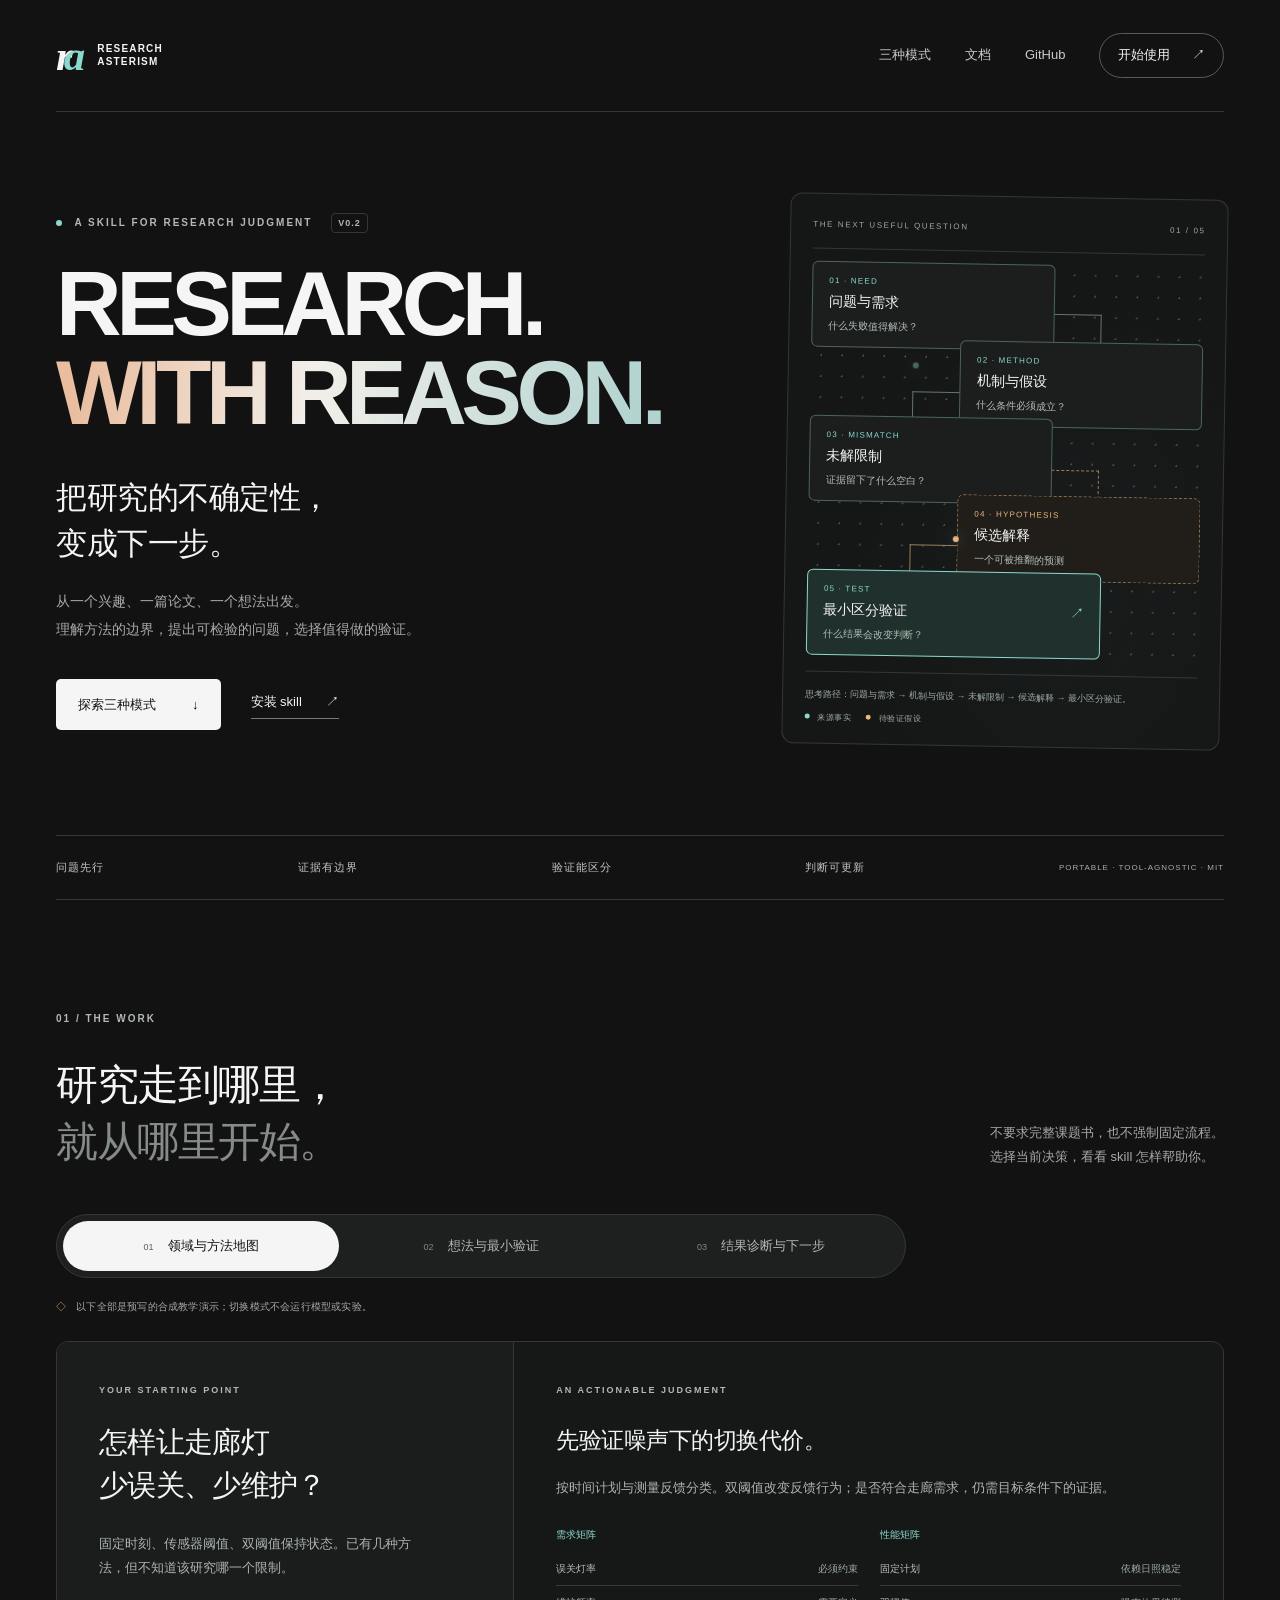
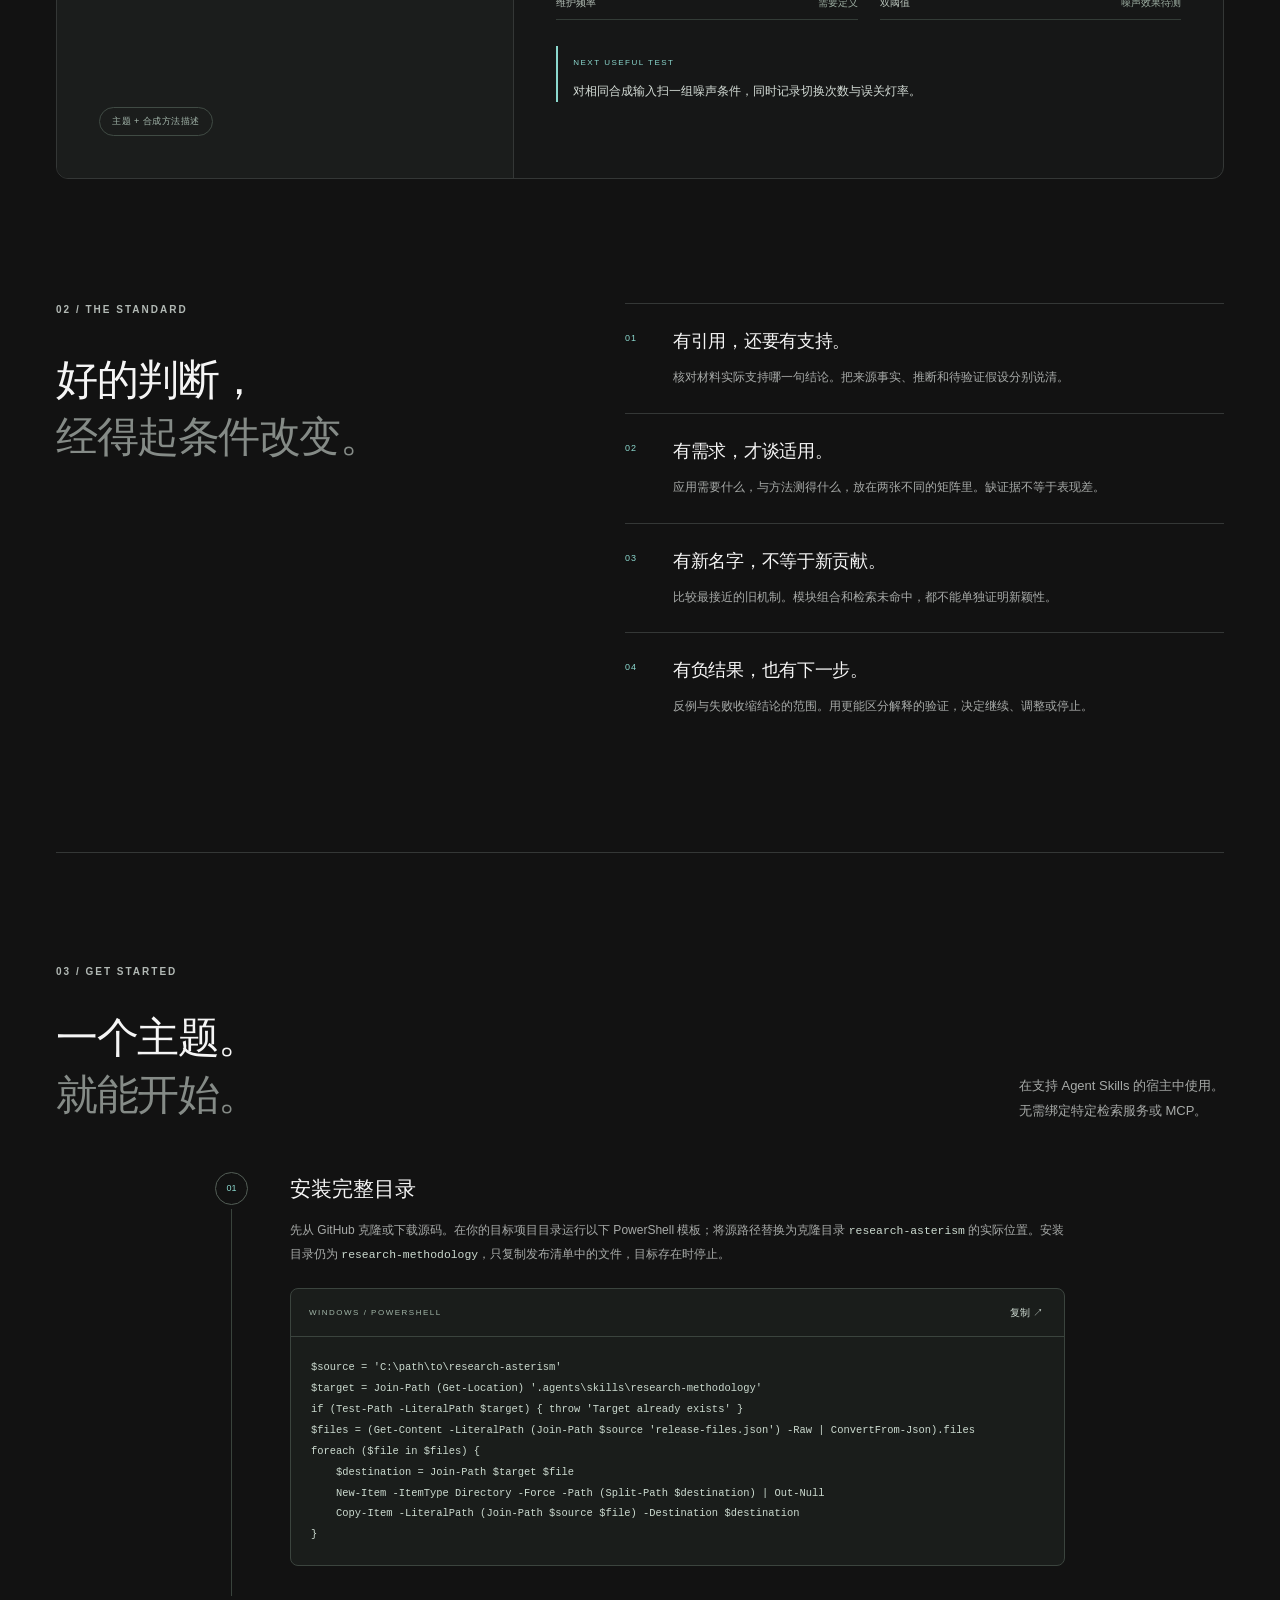
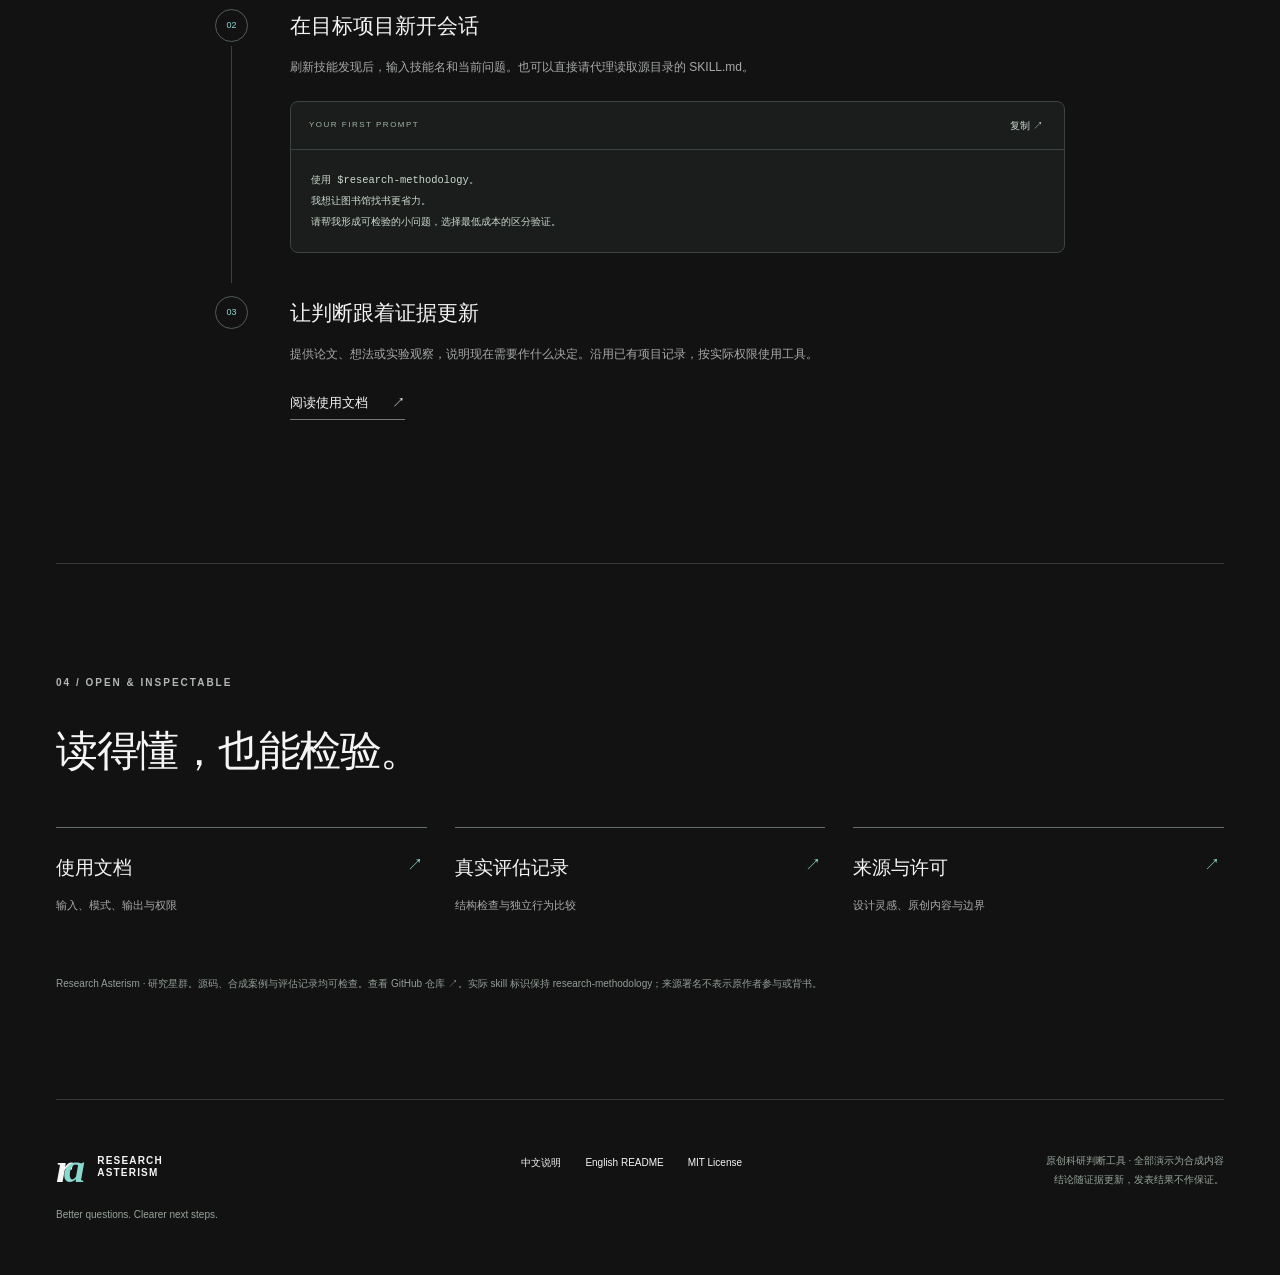
==== index.html @ 53787e93 "Publish Research Asterism research judgment skill and showcase" ====
<!doctype html><html lang="zh-CN"><head><meta charset="utf-8"><meta name="viewport" content="width=device-width,initial-scale=1"><meta http-equiv="refresh" content="0;url=site/"><title>Research Asterism</title></head><body><p><a href="site/">打开 Research Asterism 展示站</a></p></body></html>
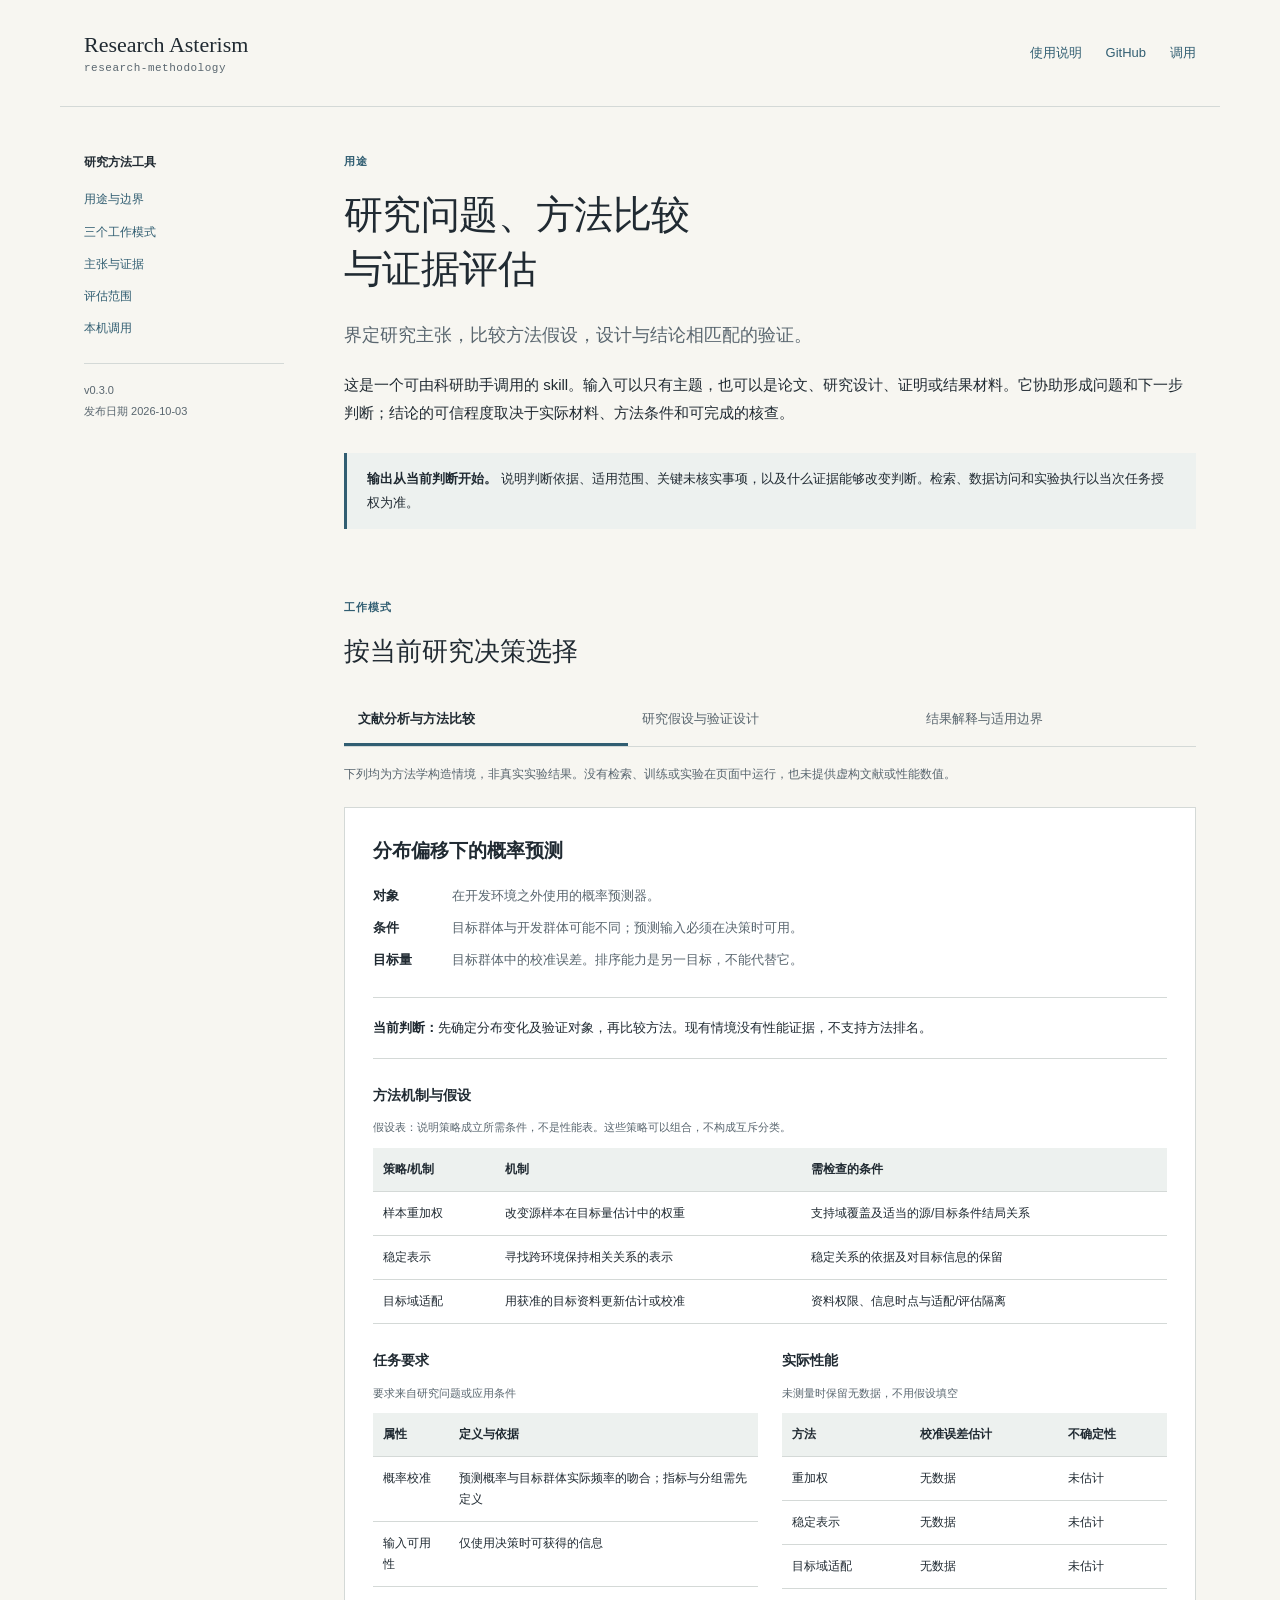
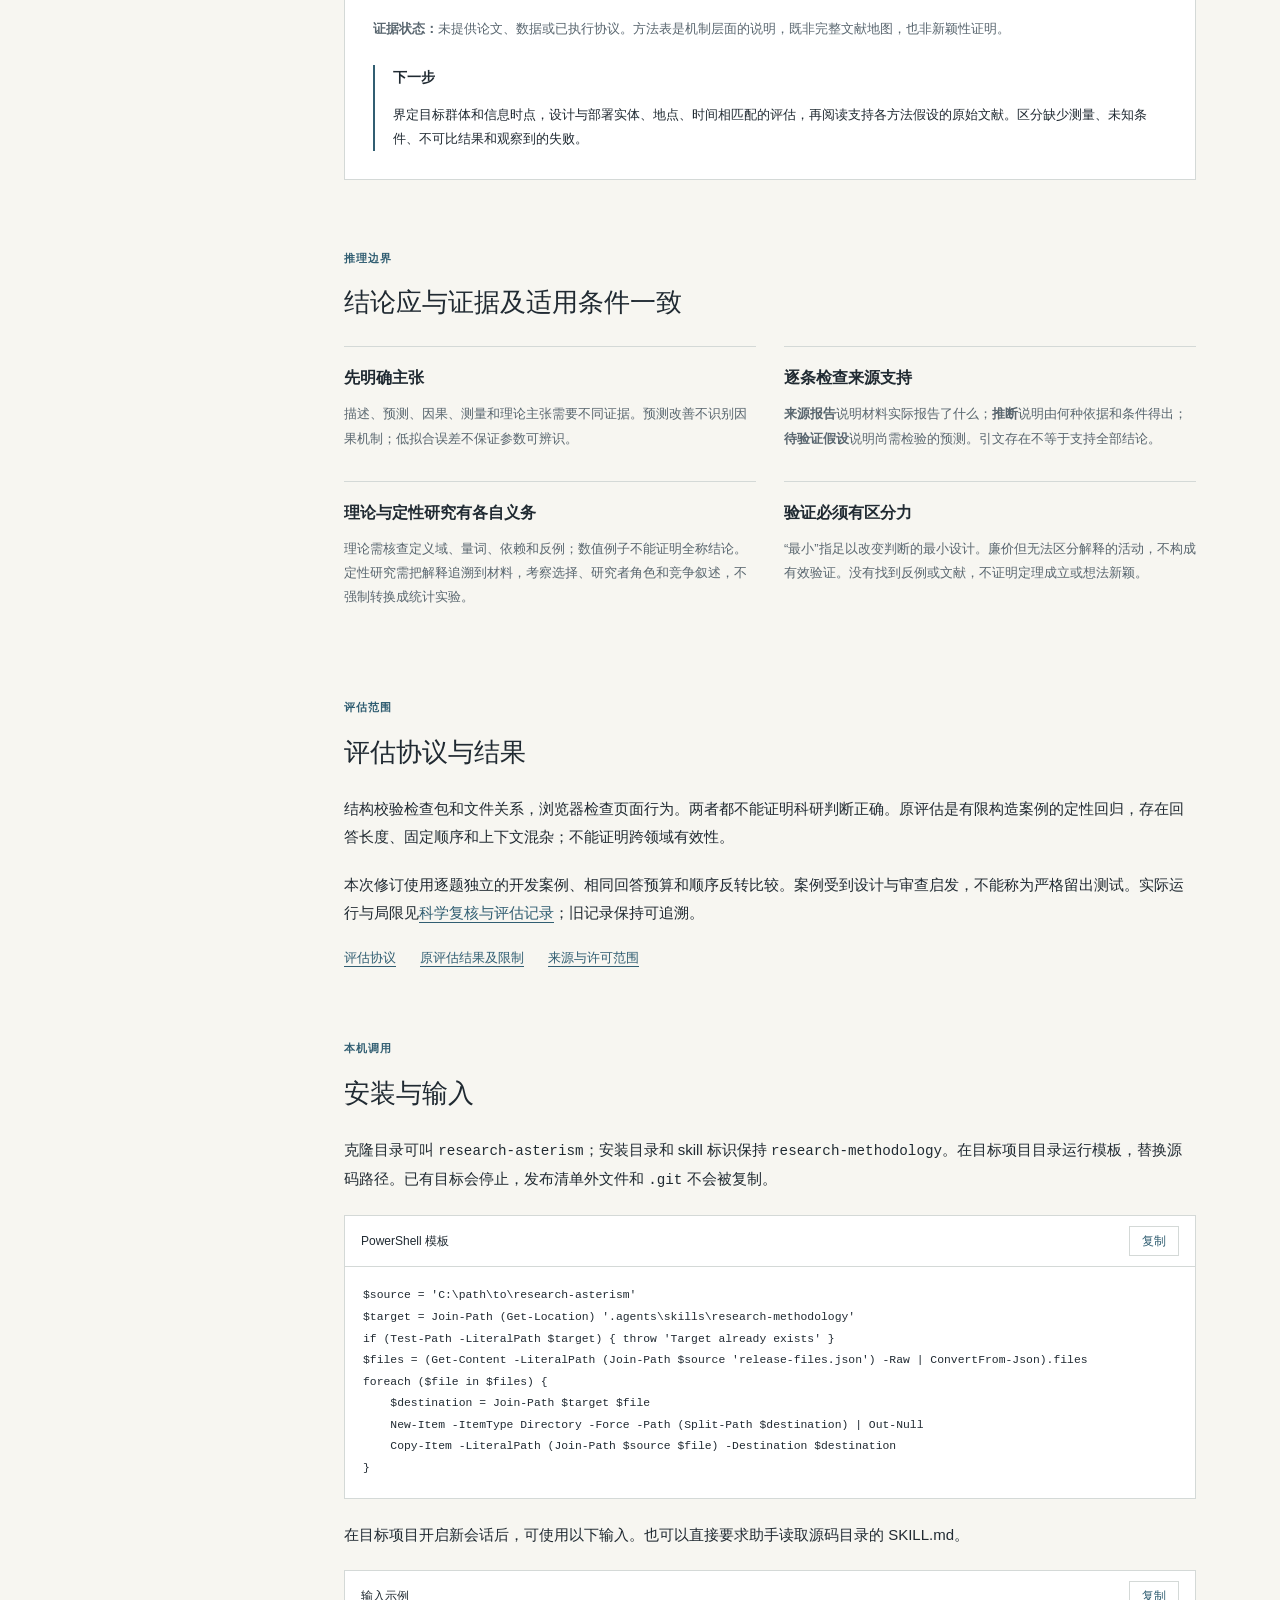
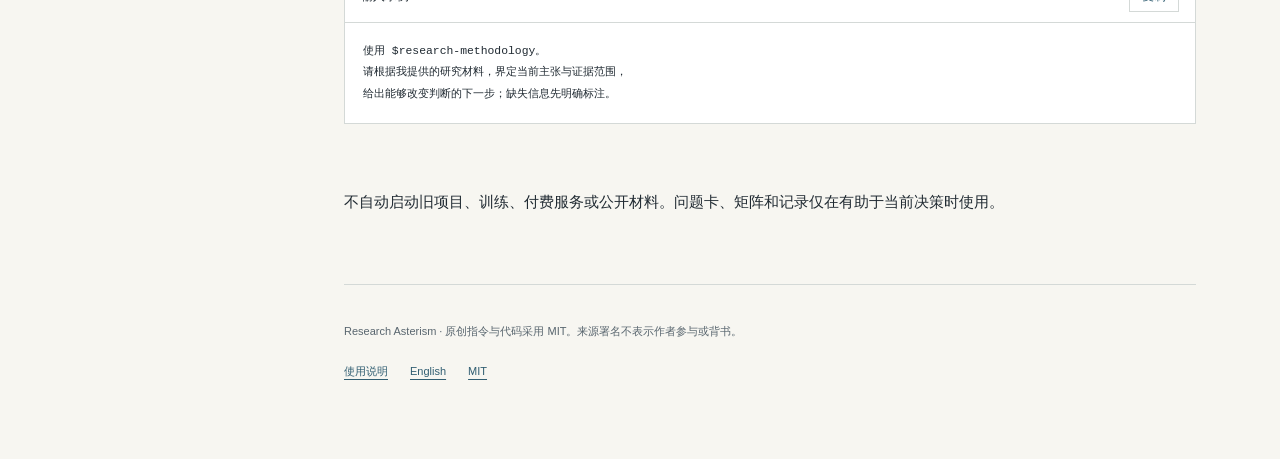
==== commit 3f85703b: "Add claim-specific research validation and scientific showcase (v0.3.0)" ====
--- a/index.html
+++ b/index.html
@@ -1 +1 @@
-<!doctype html><html lang="zh-CN"><head><meta charset="utf-8"><meta name="viewport" content="width=device-width,initial-scale=1"><meta http-equiv="refresh" content="0;url=site/"><title>Research Asterism</title></head><body><p><a href="site/">打开 Research Asterism 展示站</a></p></body></html>
+<!doctype html><html lang="zh-CN"><head><meta charset="utf-8"><meta name="viewport" content="width=device-width,initial-scale=1"><meta http-equiv="refresh" content="0;url=site/"><title>Research Asterism · 本地科研方法修订</title></head><body><a href="site/">研究问题、方法比较与证据评估</a></body></html>
